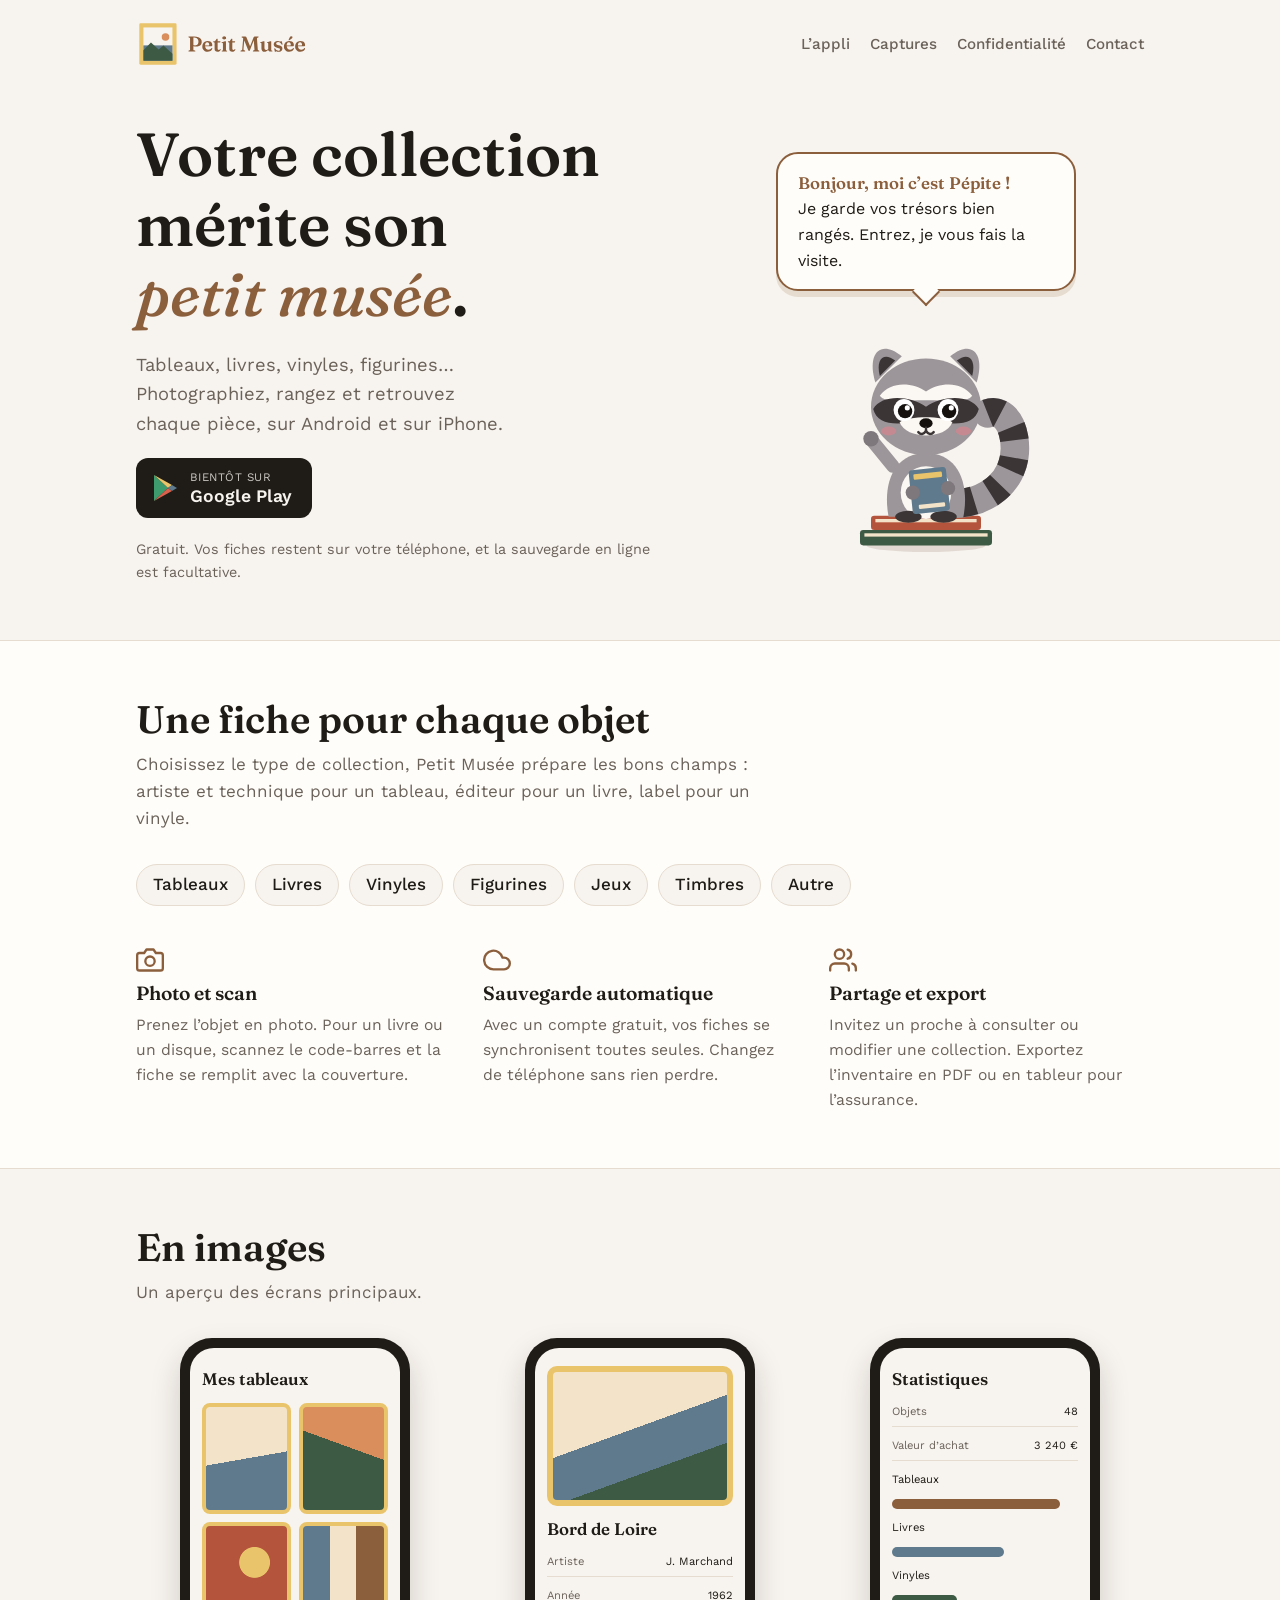
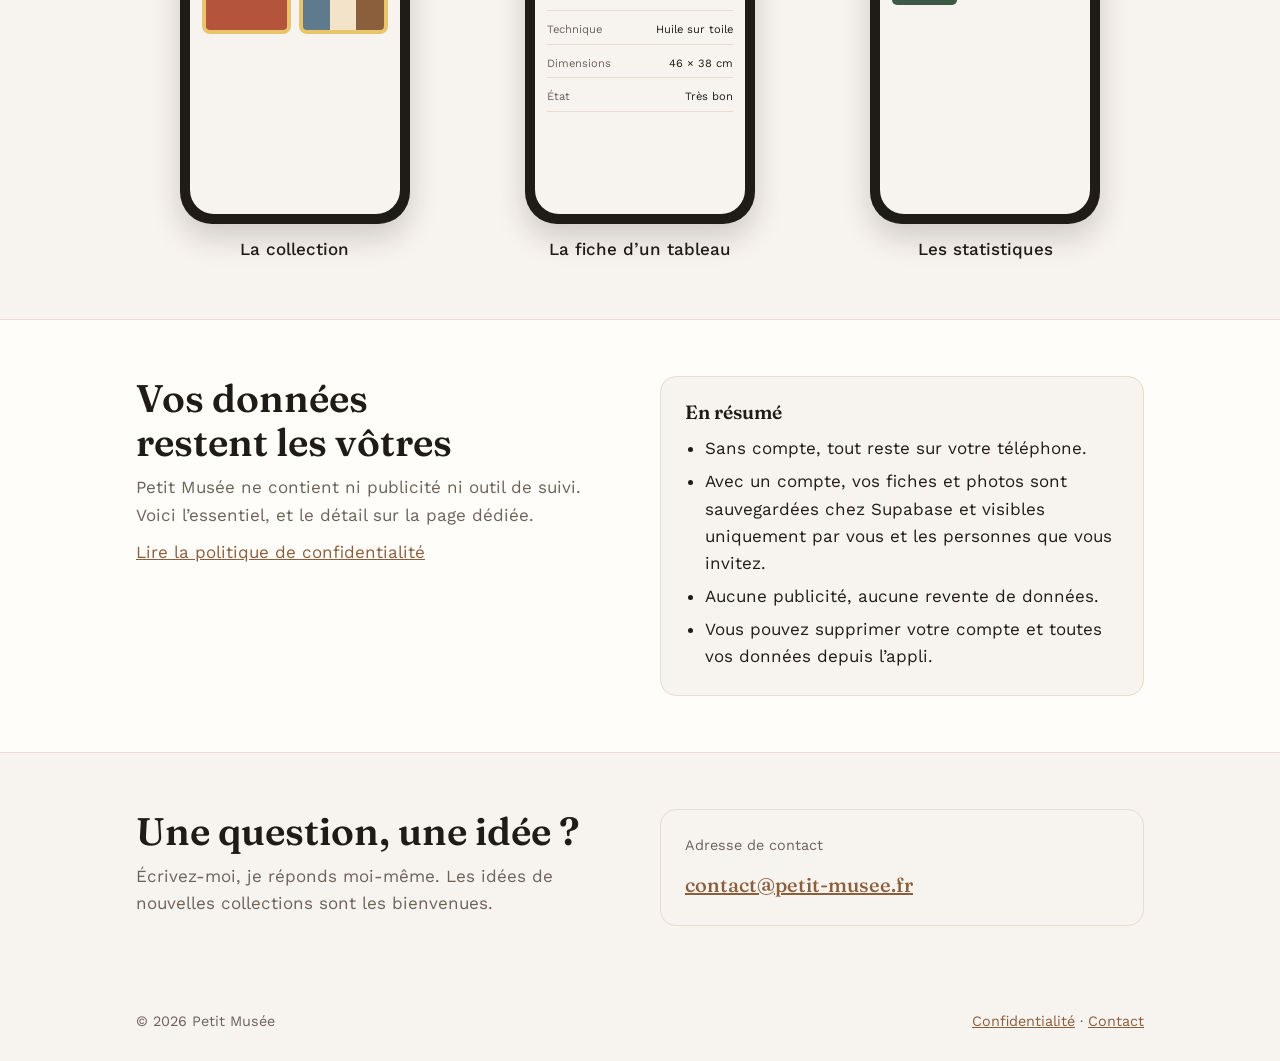
==== index.html @ dd71d361 "Site internet Petit Musée Co-Authored-By: Claude Opus 5.5 (1M context) <noreply@anthropic.com> Claud" ====
<!doctype html>
<html lang="fr">
<head>
<meta charset="utf-8">
<meta name="viewport" content="width=device-width, initial-scale=1, viewport-fit=cover">
<title>Petit Musée · l’appli pour cataloguer vos collections</title>
<meta name="description" content="Petit Musée, l’appli pour cataloguer vos tableaux, livres, vinyles, figurines et toutes vos collections, sur Android et iPhone.">
<link rel="icon" href="favicon.ico" sizes="48x48">
<link rel="icon" type="image/png" sizes="192x192" href="images/favicon-192.png">
<link rel="apple-touch-icon" href="images/apple-touch-icon-180.png">
<meta name="theme-color" content="#8B5E3C">
<meta property="og:type" content="website">
<meta property="og:locale" content="fr_FR">
<meta property="og:url" content="https://petit-musee.fr/">
<meta property="og:title" content="Petit Musée">
<meta property="og:description" content="Votre collection mérite son petit musée. Tableaux, livres, vinyles, figurines… photographiez, rangez et retrouvez chaque pièce.">
<meta property="og:image" content="https://petit-musee.fr/images/partage-site-1200x630.png">
<meta name="twitter:card" content="summary_large_image">
<link rel="stylesheet" href="style.css">
</head>
<body>

<header>
  <div class="wrap">
    <a class="brand" href="./">
      <svg xmlns="http://www.w3.org/2000/svg" class="logo" role="img" aria-label="Petit Musée" viewBox="0 0 837 232">

<rect x="16.00" y="16.00" width="180.10" height="200.00" rx="6.53" fill="#E9C46A"/>
<rect x="35.90" y="35.90" width="140.29" height="160.52" fill="#F7F3EE"/>
<rect x="35.90" y="122.69" width="140.29" height="73.74" fill="#5E7A8C"/>
<polygon points="35.90,146.18 72.44,109.31 109.31,142.92 132.80,122.69 176.20,162.82 176.20,196.42 35.90,196.42" fill="#3D5A45"/>
<circle cx="142.59" cy="82.56" r="18.27" fill="#D98E5B"/>
<path d="M317.67 106.12Q317.67 112.88 314.21 117.82Q310.75 122.76 304.43 125.46Q298.12 128.16 289.54 128.16Q283.82 128.16 279.08 126.97Q274.35 125.77 270.82 123.59L271.54 118.96Q273.42 120.26 275.60 121.12Q277.78 121.98 280.23 122.42Q282.67 122.86 285.32 122.86Q290.11 122.86 293.85 120.88Q297.60 118.91 299.73 115.06Q301.86 111.21 301.86 105.70Q301.86 99.30 299.34 94.62Q296.82 89.94 292.24 87.34Q287.66 84.74 281.48 84.74H277.37V143.71Q277.37 144.86 277.99 145.66Q278.62 146.47 279.97 146.68L284.49 147.30Q285.79 147.56 286.36 148.18Q286.94 148.81 286.94 150.00Q286.94 151.1 286.18 151.75Q285.43 152.4 283.82 152.4H256.67Q255.06 152.4 254.28 151.75Q253.50 151.1 253.50 150.00Q253.50 148.03 255.68 147.35L258.70 146.68Q259.95 146.31 260.60 145.58Q261.25 144.86 261.25 143.71V88.28Q261.25 87.14 260.60 86.41Q259.95 85.68 258.70 85.32L255.68 84.64Q253.50 83.96 253.50 81.99Q253.50 80.84 254.28 80.22Q255.06 79.60 256.67 79.60H281.89Q293.23 79.60 301.24 83.00Q309.24 86.41 313.46 92.41Q317.67 98.42 317.67 106.12ZM368.68 121.66Q368.68 124.42 367.12 125.90Q365.56 127.38 362.54 127.38H330.10V123.43H351.36Q354.02 123.43 354.02 121.04Q354.02 114.18 351.52 110.61Q349.02 107.05 344.81 107.05Q341.59 107.05 339.09 109.03Q336.60 111.00 335.19 114.67Q333.79 118.34 333.79 123.54Q333.79 133.57 338.49 138.62Q343.20 143.66 351.05 143.66Q355.63 143.66 359.09 141.84Q362.54 140.02 364.47 136.64Q365.40 135.60 365.95 135.24Q366.50 134.87 367.07 134.87Q367.90 134.87 368.26 135.63Q368.63 136.38 368.63 137.42Q368.42 141.79 365.51 145.51Q362.60 149.22 357.66 151.46Q352.72 153.70 346.32 153.70Q338.78 153.70 332.96 150.60Q327.13 147.51 323.83 141.92Q320.53 136.33 320.53 128.84Q320.53 120.99 323.67 114.90Q326.82 108.82 332.70 105.39Q338.57 101.96 346.74 101.96Q353.70 101.96 358.62 104.48Q363.53 107.00 366.11 111.45Q368.68 115.89 368.68 121.66ZM377.62 108.25 375.23 107.52Q373.98 107.10 373.46 106.56Q372.94 106.01 372.94 105.28Q372.94 104.24 373.65 103.70Q374.35 103.15 375.54 103.15H378.72Q379.96 103.15 380.80 102.68Q381.63 102.22 382.51 101.02L388.18 93.06Q389.27 91.71 390.26 91.09Q391.25 90.46 392.24 90.46Q393.33 90.46 393.95 91.14Q394.58 91.82 394.58 93.12V137.58Q394.58 141.22 396.01 143.14Q397.44 145.06 399.98 145.06Q401.91 145.06 402.97 144.31Q404.04 143.56 404.66 142.57Q405.29 141.58 405.89 140.82Q406.48 140.07 407.42 140.02Q408.20 140.02 408.64 140.54Q409.08 141.06 409.08 142.26Q409.03 145.22 407.13 147.77Q405.24 150.32 401.86 151.90Q398.48 153.49 394.16 153.49Q387.50 153.49 383.73 150.13Q379.96 146.78 379.96 140.02V111.32Q379.96 109.96 379.42 109.31Q378.87 108.66 377.62 108.25ZM388.80 108.30V103.15H406.02Q407.21 103.15 407.91 103.65Q408.62 104.14 408.62 105.08Q408.62 106.43 407.26 107.36Q405.91 108.30 402.90 108.30ZM434.82 105.49V144.08Q434.82 145.69 435.27 146.44Q435.71 147.20 436.64 147.51L438.62 148.03Q439.61 148.34 440.08 148.89Q440.54 149.43 440.54 150.26Q440.54 151.25 439.87 151.82Q439.19 152.4 437.68 152.4H417.20Q415.74 152.4 415.06 151.82Q414.39 151.25 414.39 150.26Q414.39 149.48 414.86 148.94Q415.32 148.39 416.31 148.03L418.34 147.51Q419.28 147.14 419.72 146.42Q420.16 145.69 420.16 144.08V114.28Q420.16 112.93 419.77 112.36Q419.38 111.78 418.50 111.63L415.74 111.42Q414.80 111.21 414.39 110.74Q413.97 110.28 413.97 109.55Q413.97 108.66 414.47 108.14Q414.96 107.62 416.36 107.10L426.04 103.57Q428.06 102.84 429.29 102.53Q430.51 102.22 431.34 102.22Q433.11 102.22 433.97 103.13Q434.82 104.04 434.82 105.49ZM426.35 94.26Q422.19 94.26 419.67 92.10Q417.14 89.94 417.14 86.46Q417.14 82.98 419.67 80.87Q422.19 78.76 426.35 78.76Q430.56 78.76 433.08 80.87Q435.60 82.98 435.60 86.46Q435.60 89.94 433.08 92.10Q430.56 94.26 426.35 94.26ZM448.55 108.25 446.16 107.52Q444.91 107.10 444.39 106.56Q443.87 106.01 443.87 105.28Q443.87 104.24 444.57 103.70Q445.28 103.15 446.47 103.15H449.64Q450.89 103.15 451.72 102.68Q452.56 102.22 453.44 101.02L459.11 93.06Q460.20 91.71 461.19 91.09Q462.18 90.46 463.16 90.46Q464.26 90.46 464.88 91.14Q465.50 91.82 465.50 93.12V137.58Q465.50 141.22 466.93 143.14Q468.36 145.06 470.91 145.06Q472.84 145.06 473.90 144.31Q474.97 143.56 475.59 142.57Q476.22 141.58 476.81 140.82Q477.41 140.07 478.35 140.02Q479.13 140.02 479.57 140.54Q480.01 141.06 480.01 142.26Q479.96 145.22 478.06 147.77Q476.16 150.32 472.78 151.90Q469.40 153.49 465.09 153.49Q458.43 153.49 454.66 150.13Q450.89 146.78 450.89 140.02V111.32Q450.89 109.96 450.35 109.31Q449.80 108.66 448.55 108.25ZM459.73 108.30V103.15H476.94Q478.14 103.15 478.84 103.65Q479.54 104.14 479.54 105.08Q479.54 106.43 478.19 107.36Q476.84 108.30 473.82 108.30ZM553.80 132.64 548.50 134.35 568.05 84.33Q569.04 81.68 570.41 80.64Q571.79 79.60 574.18 79.60H589.21Q590.82 79.60 591.63 80.22Q592.44 80.84 592.44 81.99Q592.44 82.98 591.89 83.63Q591.34 84.28 590.20 84.64L587.55 85.37Q585.78 85.84 585.16 86.77Q584.53 87.71 584.64 89.79L588.59 142.98Q588.69 144.75 589.34 145.48Q589.99 146.21 591.55 146.68L594.15 147.35Q595.24 147.72 595.74 148.34Q596.23 148.96 596.23 149.90Q596.23 150.94 595.45 151.67Q594.67 152.4 593.06 152.4H568.00Q566.38 152.4 565.58 151.75Q564.77 151.1 564.77 150.00Q564.77 149.07 565.27 148.42Q565.76 147.77 567.01 147.35L569.66 146.68Q571.48 146.16 572.13 145.38Q572.78 144.6 572.68 142.98L568.36 88.33L573.20 88.02L550.99 145.27Q550.06 147.77 549.07 148.52Q548.08 149.28 546.73 149.28Q545.74 149.28 544.91 148.99Q544.08 148.70 543.37 147.82Q542.67 146.94 541.89 145.06L519.38 89.53L524.00 87.86L519.48 141.42Q519.32 143.66 520.44 144.80Q521.56 145.95 523.54 146.78L526.08 147.66Q526.92 148.03 527.38 148.52Q527.85 149.02 527.85 149.90Q527.85 151.04 527.07 151.72Q526.29 152.4 524.68 152.4H508.14Q506.53 152.4 505.75 151.75Q504.97 151.1 504.97 150.00Q504.97 148.91 505.65 148.31Q506.32 147.72 507.42 147.30L509.50 146.57Q511.26 146.00 512.33 144.80Q513.40 143.61 513.55 141.37L517.87 90.72Q518.08 88.28 517.37 87.06Q516.67 85.84 514.90 85.37L512.36 84.69Q511.16 84.33 510.59 83.70Q510.02 83.08 510.02 82.04Q510.02 79.60 513.29 79.60H528.11Q530.35 79.60 531.73 80.51Q533.10 81.42 534.14 84.12ZM639.50 144.91V142.36L639.03 142.15V114.28Q639.03 112.98 638.64 112.38Q638.25 111.78 637.36 111.63L634.61 111.42Q633.67 111.21 633.26 110.74Q632.84 110.28 632.84 109.55Q632.84 108.72 633.33 108.17Q633.83 107.62 635.23 107.16L644.90 103.62Q646.88 102.89 648.10 102.55Q649.32 102.22 650.36 102.22Q651.98 102.22 652.83 103.13Q653.69 104.04 653.69 105.54V144.08Q653.69 145.69 654.13 146.44Q654.58 147.20 655.51 147.51L657.49 148.03Q658.48 148.34 658.94 148.89Q659.41 149.43 659.41 150.26Q659.41 151.25 658.74 151.82Q658.06 152.4 656.55 152.4H646.10Q643.29 152.4 641.39 150.29Q639.50 148.18 639.50 144.91ZM606.27 137.94V114.28Q606.27 112.98 605.85 112.38Q605.44 111.78 604.55 111.63L601.80 111.42Q600.86 111.21 600.44 110.74Q600.03 110.28 600.03 109.55Q600.03 108.72 600.55 108.17Q601.07 107.62 602.42 107.16L612.14 103.62Q614.17 102.84 615.37 102.53Q616.56 102.22 617.45 102.22Q619.16 102.22 620.02 103.13Q620.88 104.04 620.88 105.54V135.81Q620.88 140.38 623.06 142.65Q625.25 144.91 628.99 144.91Q631.28 144.91 633.88 143.79Q636.48 142.67 639.24 140.33L641.32 138.51L643.71 140.96L641.68 142.78Q635.13 148.81 630.24 151.25Q625.35 153.70 621.04 153.70Q614.38 153.70 610.32 149.41Q606.27 145.12 606.27 137.94ZM688.27 148.96Q691.86 148.96 693.81 147.17Q695.76 145.38 695.76 142.67Q695.76 140.96 695.01 139.55Q694.25 138.15 692.09 137.00Q689.94 135.86 685.83 134.87Q677.82 133.26 673.43 130.76Q669.03 128.27 667.34 124.97Q665.65 121.66 665.65 117.71Q665.65 110.48 670.77 106.22Q675.90 101.96 685.57 101.96Q689.05 101.96 691.26 102.53Q693.47 103.10 694.88 103.70Q696.28 104.30 697.37 104.30Q698.52 104.30 699.11 103.70Q699.71 103.10 700.31 102.53Q700.91 101.96 702.00 101.96Q702.78 101.96 703.40 102.45Q704.03 102.94 704.44 104.35L707.88 114.80Q708.50 116.62 708.27 117.76Q708.03 118.91 706.84 119.38Q705.64 119.84 704.78 119.40Q703.92 118.96 703.09 117.76Q700.80 113.66 698.13 111.24Q695.45 108.82 692.51 107.75Q689.57 106.69 686.40 106.69Q681.98 106.69 679.74 108.48Q677.51 110.28 677.51 113.34Q677.51 115.16 678.44 116.62Q679.38 118.08 681.95 119.30Q684.53 120.52 689.31 121.66Q696.12 123.12 700.08 125.43Q704.03 127.75 705.77 131.00Q707.51 134.25 707.51 138.62Q707.51 143.09 705.20 146.49Q702.88 149.90 698.75 151.80Q694.62 153.70 689.21 153.70Q685.78 153.70 683.72 153.02Q681.67 152.34 680.34 151.69Q679.02 151.04 677.77 151.04Q676.62 151.04 675.87 151.69Q675.12 152.34 674.44 153.02Q673.76 153.70 672.78 153.70Q672.00 153.70 671.45 153.12Q670.90 152.55 670.64 151.20L668.62 141.27Q668.25 139.19 668.49 138.17Q668.72 137.16 669.81 136.74Q670.96 136.28 671.84 136.82Q672.72 137.37 673.61 138.82Q676.83 144.28 680.60 146.62Q684.37 148.96 688.27 148.96ZM763.10 121.66Q763.10 124.42 761.54 125.90Q759.98 127.38 756.96 127.38H724.52V123.43H745.78Q748.44 123.43 748.44 121.04Q748.44 114.18 745.94 110.61Q743.44 107.05 739.23 107.05Q736.01 107.05 733.51 109.03Q731.02 111.00 729.61 114.67Q728.21 118.34 728.21 123.54Q728.21 133.57 732.91 138.62Q737.62 143.66 745.47 143.66Q750.05 143.66 753.51 141.84Q756.96 140.02 758.89 136.64Q759.82 135.60 760.37 135.24Q760.92 134.87 761.49 134.87Q762.32 134.87 762.68 135.63Q763.05 136.38 763.05 137.42Q762.84 141.79 759.93 145.51Q757.02 149.22 752.08 151.46Q747.14 153.70 740.74 153.70Q733.20 153.70 727.38 150.60Q721.55 147.51 718.25 141.92Q714.95 136.33 714.95 128.84Q714.95 120.99 718.09 114.90Q721.24 108.82 727.12 105.39Q732.99 101.96 741.16 101.96Q748.12 101.96 753.04 104.48Q757.95 107.00 760.53 111.45Q763.10 115.89 763.10 121.66ZM742.72 84.95Q744.28 81.57 746.20 79.67Q748.12 77.78 751.09 78.14Q753.69 78.45 754.99 80.30Q756.29 82.14 756.03 84.22Q755.72 86.51 754.18 88.18Q752.65 89.84 749.89 91.40L740.69 97.85Q739.91 98.21 739.10 98.21Q738.30 98.21 737.72 97.74Q737.15 97.17 737.28 96.47Q737.41 95.77 737.83 95.09ZM817.28 121.66Q817.28 124.42 815.72 125.90Q814.16 127.38 811.15 127.38H778.70V123.43H799.97Q802.62 123.43 802.62 121.04Q802.62 114.18 800.12 110.61Q797.63 107.05 793.42 107.05Q790.19 107.05 787.70 109.03Q785.20 111.00 783.80 114.67Q782.39 118.34 782.39 123.54Q782.39 133.57 787.10 138.62Q791.80 143.66 799.66 143.66Q804.23 143.66 807.69 141.84Q811.15 140.02 813.07 136.64Q814.01 135.60 814.55 135.24Q815.10 134.87 815.67 134.87Q816.50 134.87 816.87 135.63Q817.23 136.38 817.23 137.42Q817.02 141.79 814.11 145.51Q811.20 149.22 806.26 151.46Q801.32 153.70 794.92 153.70Q787.38 153.70 781.56 150.60Q775.74 147.51 772.43 141.92Q769.13 136.33 769.13 128.84Q769.13 120.99 772.28 114.90Q775.42 108.82 781.30 105.39Q787.18 101.96 795.34 101.96Q802.31 101.96 807.22 104.48Q812.14 107.00 814.71 111.45Q817.28 115.89 817.28 121.66Z" fill="currentColor"/>
</svg>
    </a>
    <nav aria-label="Sections">
      <a href="#appli">L’appli</a>
      <a href="#captures">Captures</a>
      <a href="confidentialite.html">Confidentialité</a>
      <a href="#contact">Contact</a>
    </nav>
  </div>
</header>

<div class="hero">
  <div class="wrap">
    <div class="hero-text">
      <h1>Votre collection mérite son <em>petit musée</em>.</h1>
      <p class="lead">Tableaux, livres, vinyles, figurines… Photographiez, rangez et retrouvez chaque pièce, sur Android et sur iPhone.</p>
      <span class="store" aria-label="Bientôt sur Google Play">
        <svg width="26" height="28" viewBox="0 0 26 28" aria-hidden="true"><path d="M2 1 L16 14 L2 27 Z" fill="#3D9B6E"/><path d="M2 1 L20 11 L16 14 Z" fill="#E9C46A"/><path d="M2 27 L20 17 L16 14 Z" fill="#D9604C"/><path d="M20 11 L25 14 L20 17 L16 14 Z" fill="#5E7A8C"/></svg>
        <span><small>BIENTÔT SUR</small><strong>Google Play</strong></span>
      </span>
      <p class="small">Gratuit. Vos fiches restent sur votre téléphone, et la sauvegarde en ligne est facultative.</p>
    </div>
    <div class="stage">
      <div class="bubble"><b>Bonjour, moi c’est Pépite !</b>Je garde vos trésors bien rangés. Entrez, je vous fais la visite.</div>
      <svg class="pepite" role="img" aria-label="Pépite, le raton laveur, tient un livre bleu" viewBox="0 0 200 230">
        <ellipse cx="100" cy="224" rx="54" ry="6" fill="#5A3E26" opacity="0.14"/>
        <rect x="40" y="210" width="120" height="14" rx="3" fill="#3D5A45"/>
        <rect x="44" y="213" width="112" height="3" fill="#F3E3C8"/>
        <rect x="50" y="197" width="100" height="13" rx="3" fill="#B5543C"/>
        <rect x="54" y="200" width="92" height="3" fill="#F3E3C8"/>
        <g class="pm-bob">
          <path d="M112 186 C158 190 186 162 180 126 C177 108 166 100 156 104" stroke="#9C969A" stroke-width="26" stroke-linecap="round" fill="none"/>
          <path d="M112 186 C158 190 186 162 180 126 C177 108 166 100 156 104" stroke="#3B3536" stroke-width="26" stroke-dasharray="12 16" stroke-dashoffset="-20" fill="none"/>
          <path d="M66 198 C60 166 72 140 100 140 C128 140 140 166 134 198 Z" fill="#9C969A"/>
          <ellipse cx="100" cy="176" rx="23" ry="24" fill="#FBF7F2"/>
          <ellipse cx="84" cy="198" rx="12" ry="5.5" fill="#3B3536"/>
          <ellipse cx="116" cy="198" rx="12" ry="5.5" fill="#3B3536"/>
          <rect x="86" y="154" width="34" height="40" rx="3" fill="#5E7A8C" transform="rotate(-6 103 174)"/>
          <rect x="90" y="158" width="26" height="5" rx="1" fill="#E9C46A" transform="rotate(-6 103 174)"/>
          <rect x="92" y="186" width="24" height="4" rx="1" fill="#F3E3C8" transform="rotate(-6 103 174)"/>
          <circle cx="88" cy="176" r="6.5" fill="#7E777C"/>
          <circle cx="120" cy="172" r="6.5" fill="#7E777C"/>
          <path d="M70 152 L52 130" stroke="#9C969A" stroke-width="12" stroke-linecap="round" fill="none"/>
          <circle cx="50" cy="127" r="7" fill="#7E777C"/>
          <path d="M54 76 C46 50 58 36 78 52 Z" fill="#9C969A"/>
          <path d="M58 70 C54 54 62 48 72 56 Z" fill="#3B3536"/>
          <path d="M146 76 C154 50 142 36 122 52 Z" fill="#9C969A"/>
          <path d="M142 70 C146 54 138 48 128 56 Z" fill="#3B3536"/>
          <ellipse cx="100" cy="98" rx="50" ry="44" fill="#9C969A"/>
          <path d="M58 88 C68 74 88 76 100 84 C112 76 132 74 142 88 C138 94 124 92 100 92 C76 92 62 94 58 88 Z" fill="#FBF7F2"/>
          <path d="M52 100 C60 86 86 88 100 98 C114 88 140 86 148 100 C144 116 122 116 100 108 C78 116 56 116 52 100 Z" fill="#3B3536"/>
          <path d="M76 112 C82 128 118 128 124 112 C116 106 84 106 76 112 Z" fill="#FBF7F2"/>
          <ellipse cx="80" cy="101" rx="9.5" ry="10" fill="#FFFFFF"/>
          <ellipse cx="120" cy="101" rx="9.5" ry="10" fill="#FFFFFF"/>
          <g class="pm-blink">
            <circle cx="81" cy="102" r="6.5" fill="#14110F"/>
            <circle cx="121" cy="102" r="6.5" fill="#14110F"/>
            <circle cx="83" cy="99" r="2.3" fill="#FFFFFF"/>
            <circle cx="123" cy="99" r="2.3" fill="#FFFFFF"/>
          </g>
          <ellipse cx="66" cy="120" rx="7" ry="4" fill="#E8828A" opacity="0.55"/>
          <ellipse cx="134" cy="120" rx="7" ry="4" fill="#E8828A" opacity="0.55"/>
          <ellipse cx="100" cy="113" rx="6" ry="4.5" fill="#14110F"/>
          <path d="M100 117 v3" stroke="#3B3536" stroke-width="2.2" stroke-linecap="round"/>
          <path d="M93 121 Q96.5 125 100 120 Q103.5 125 107 121" stroke="#3B3536" stroke-width="2.2" fill="none" stroke-linecap="round"/>
        </g>
      </svg>
    </div>
  </div>
</div>

<section class="band" id="appli">
  <div class="wrap">
    <div class="sec-head">
      <h2>Une fiche pour chaque objet</h2>
      <p>Choisissez le type de collection, Petit Musée prépare les bons champs : artiste et technique pour un tableau, éditeur pour un livre, label pour un vinyle.</p>
    </div>
    <div class="types" aria-label="Types de collection">
      <span>Tableaux</span><span>Livres</span><span>Vinyles</span><span>Figurines</span><span>Jeux</span><span>Timbres</span><span>Autre</span>
    </div>
    <div class="features">
      <div class="feature">
        <svg width="28" height="28" viewBox="0 0 24 24" fill="none" stroke="currentColor" stroke-width="2" stroke-linecap="round" stroke-linejoin="round" aria-hidden="true"><path d="M23 19a2 2 0 0 1-2 2H3a2 2 0 0 1-2-2V8a2 2 0 0 1 2-2h4l2-3h6l2 3h4a2 2 0 0 1 2 2z"/><circle cx="12" cy="13" r="4"/></svg>
        <h3>Photo et scan</h3>
        <p>Prenez l’objet en photo. Pour un livre ou un disque, scannez le code-barres et la fiche se remplit avec la couverture.</p>
      </div>
      <div class="feature">
        <svg width="28" height="28" viewBox="0 0 24 24" fill="none" stroke="currentColor" stroke-width="2" stroke-linecap="round" stroke-linejoin="round" aria-hidden="true"><path d="M18 10h-1.26A8 8 0 1 0 9 20h9a5 5 0 0 0 0-10z"/></svg>
        <h3>Sauvegarde automatique</h3>
        <p>Avec un compte gratuit, vos fiches se synchronisent toutes seules. Changez de téléphone sans rien perdre.</p>
      </div>
      <div class="feature">
        <svg width="28" height="28" viewBox="0 0 24 24" fill="none" stroke="currentColor" stroke-width="2" stroke-linecap="round" stroke-linejoin="round" aria-hidden="true"><path d="M17 21v-2a4 4 0 0 0-4-4H5a4 4 0 0 0-4 4v2"/><circle cx="9" cy="7" r="4"/><path d="M23 21v-2a4 4 0 0 0-3-3.87"/><path d="M16 3.13a4 4 0 0 1 0 7.75"/></svg>
        <h3>Partage et export</h3>
        <p>Invitez un proche à consulter ou modifier une collection. Exportez l’inventaire en PDF ou en tableur pour l’assurance.</p>
      </div>
    </div>
  </div>
</section>

<section id="captures">
  <div class="wrap">
    <div class="sec-head">
      <h2>En images</h2>
      <p>Un aperçu des écrans principaux.</p>
    </div>
    <div class="shots">
      <div class="shot">
        <div class="phone" aria-hidden="true"><div class="screen">
          <div class="t">Mes tableaux</div>
          <div class="grid2">
            <div class="tile" style="background:linear-gradient(170deg,#F3E3C8 0 50%,#5E7A8C 50%)"></div>
            <div class="tile" style="background:linear-gradient(200deg,#D98E5B 0 40%,#3D5A45 40%)"></div>
            <div class="tile" style="background:radial-gradient(circle at 60% 35%,#E9C46A 0 18%,#B5543C 19%)"></div>
            <div class="tile" style="background:linear-gradient(90deg,#5E7A8C 0 33%,#F3E3C8 33% 66%,#8B5E3C 66%)"></div>
          </div>
        </div></div>
        <p class="shot-cap">La collection</p>
      </div>
      <div class="shot">
        <div class="phone" aria-hidden="true"><div class="screen">
          <div class="big"></div>
          <div class="t">Bord de Loire</div>
          <div class="row"><span>Artiste</span><span>J. Marchand</span></div>
          <div class="row"><span>Année</span><span>1962</span></div>
          <div class="row"><span>Technique</span><span>Huile sur toile</span></div>
          <div class="row"><span>Dimensions</span><span>46 × 38 cm</span></div>
          <div class="row"><span>État</span><span>Très bon</span></div>
        </div></div>
        <p class="shot-cap">La fiche d’un tableau</p>
      </div>
      <div class="shot">
        <div class="phone" aria-hidden="true"><div class="screen">
          <div class="t">Statistiques</div>
          <div class="row"><span>Objets</span><span>48</span></div>
          <div class="row"><span>Valeur d’achat</span><span>3 240 €</span></div>
          <div>Tableaux</div><div class="bar" style="width:90%"></div>
          <div>Livres</div><div class="bar" style="width:60%;background:#5E7A8C"></div>
          <div>Vinyles</div><div class="bar" style="width:35%;background:#3D5A45"></div>
        </div></div>
        <p class="shot-cap">Les statistiques</p>
      </div>
    </div>
  </div>
</section>

<section class="band" id="confidentialite">
  <div class="wrap two">
    <div class="sec-head" style="margin:0">
      <h2>Vos données restent les vôtres</h2>
      <p>Petit Musée ne contient ni publicité ni outil de suivi. Voici l’essentiel, et le détail sur la page dédiée.</p>
      <p><a href="confidentialite.html">Lire la politique de confidentialité</a></p>
    </div>
    <div class="card">
      <h3>En résumé</h3>
      <ul>
        <li>Sans compte, tout reste sur votre téléphone.</li>
        <li>Avec un compte, vos fiches et photos sont sauvegardées chez Supabase et visibles uniquement par vous et les personnes que vous invitez.</li>
        <li>Aucune publicité, aucune revente de données.</li>
        <li>Vous pouvez supprimer votre compte et toutes vos données depuis l’appli.</li>
      </ul>
    </div>
  </div>
</section>

<section id="contact">
  <div class="wrap two">
    <div class="sec-head" style="margin:0">
      <h2>Une question, une idée ?</h2>
      <p>Écrivez-moi, je réponds moi-même. Les idées de nouvelles collections sont les bienvenues.</p>
    </div>
    <div class="card">
      <span class="small">Adresse de contact</span>
      <a class="mail" href="mailto:contact@petit-musee.fr">contact@petit-musee.fr</a>
    </div>
  </div>
</section>

<footer>
  <div class="wrap">
    <span>© 2026 Petit Musée</span>
    <span><a href="confidentialite.html">Confidentialité</a> · <a href="#contact">Contact</a></span>
  </div>
</footer>
</body>
</html>
---- style.css ----
@font-face{font-family:'Fraunces';src:url(fonts/fraunces-500.woff2) format('woff2');font-weight:500;font-style:normal;font-display:swap}
@font-face{font-family:'Fraunces';src:url(fonts/fraunces-600.woff2) format('woff2');font-weight:600;font-style:normal;font-display:swap}
@font-face{font-family:'Fraunces';src:url(fonts/fraunces-500-italic.woff2) format('woff2');font-weight:500;font-style:italic;font-display:swap}
@font-face{font-family:'Work Sans';src:url(fonts/worksans-400.woff2) format('woff2');font-weight:400;font-style:normal;font-display:swap}
@font-face{font-family:'Work Sans';src:url(fonts/worksans-500.woff2) format('woff2');font-weight:500;font-style:normal;font-display:swap}
@font-face{font-family:'Work Sans';src:url(fonts/worksans-600.woff2) format('woff2');font-weight:600;font-style:normal;font-display:swap}
/* Mise en page : une seule colonne qui défile, Pépite parle en bulles d'une section à l'autre */
:root{
  --bg:#F7F3EE; --paper:#FFFDF9; --ink:#1F1B16; --muted:#6B625A; --line:#E6DCCF;
  --brown:#8B5E3C; --gold:#E9C46A; --green:#3D5A45; --blue:#5E7A8C; --on-brown:#F7F3EE;
  --display:'Fraunces', Georgia, 'Times New Roman', serif;
  --body:'Work Sans', system-ui, -apple-system, 'Segoe UI', sans-serif;
}
@media (prefers-color-scheme: dark){ :root:not([data-theme="light"]){
  --bg:#1C1713; --paper:#26201A; --ink:#F3EBE0; --muted:#B5A897; --line:#3A3129;
  --brown:#C08A5E; --gold:#E9C46A; --green:#8FB096; --blue:#93AFC0; --on-brown:#1C1713; color-scheme:dark } }
:root[data-theme="dark"]{
  --bg:#1C1713; --paper:#26201A; --ink:#F3EBE0; --muted:#B5A897; --line:#3A3129;
  --brown:#C08A5E; --gold:#E9C46A; --green:#8FB096; --blue:#93AFC0; --on-brown:#1C1713; color-scheme:dark }
*,*::before,*::after{box-sizing:border-box}
html{scroll-behavior:smooth}
body{margin:0;background:var(--bg);color:var(--ink);font-family:var(--body);font-size:17px;line-height:1.6}
.wrap{max-width:1040px;margin:0 auto;padding-left:max(16px,env(safe-area-inset-left,0px));padding-right:max(16px,env(safe-area-inset-right,0px))}
h1,h2,h3{font-family:var(--display);font-weight:600;line-height:1.15;text-wrap:balance;margin:0}
h1{font-size:clamp(2.4rem,6vw,3.8rem)}
h2{font-size:clamp(1.7rem,4vw,2.4rem)}
h3{font-size:1.2rem}
p{margin:0}
a{color:var(--brown)}
a:focus-visible,button:focus-visible{outline:3px solid var(--gold);outline-offset:3px}
.note{display:inline-block;font-size:.78rem;letter-spacing:.06em;text-transform:uppercase;color:var(--muted);border:1px dashed var(--muted);border-radius:6px;padding:2px 8px}

/* En-tête */
header .wrap{display:flex;align-items:center;justify-content:space-between;gap:16px;padding-block:20px;flex-wrap:wrap}
.brand{display:flex;align-items:center;text-decoration:none;color:var(--brown)}
.logo{height:48px;width:auto;display:block}
nav{display:flex;gap:20px;flex-wrap:wrap}
nav a{color:var(--muted);text-decoration:none;font-weight:500;font-size:.95rem}
nav a:hover{color:var(--brown)}

/* Héros */
.hero .wrap{display:grid;grid-template-columns:1.1fr .9fr;gap:40px;align-items:center;padding-block:32px 56px}
.hero-text{display:flex;flex-direction:column;gap:20px;min-width:0}
.hero-text h1 em{font-style:italic;font-weight:500;color:var(--brown)}
.lead{font-size:1.15rem;color:var(--muted);max-width:34ch}
.store{display:inline-flex;align-items:center;gap:12px;background:var(--ink);color:var(--bg);text-decoration:none;border-radius:12px;padding:10px 20px 10px 16px;width:max-content}
.store small{display:block;font-size:.72rem;letter-spacing:.04em;opacity:.8}
.store strong{display:block;font-size:1.1rem;font-weight:600;line-height:1.2}
.small{font-size:.9rem;color:var(--muted)}
.stage{position:relative;display:flex;flex-direction:column;align-items:center;gap:8px;min-width:0}
.bubble{position:relative;background:var(--paper);border:2px solid var(--brown);border-radius:22px;padding:16px 20px;max-width:300px;font-size:1rem;box-shadow:0 6px 0 var(--line)}
.bubble b{font-family:var(--display);color:var(--brown);display:block;font-size:1.05rem}
.bubble::after{content:"";position:absolute;left:50%;bottom:-13px;width:20px;height:20px;background:var(--paper);border-right:2px solid var(--brown);border-bottom:2px solid var(--brown);transform:translateX(-50%) rotate(45deg)}
.pepite{width:220px;max-width:100%;height:auto}
.pm-bob{animation:bob 3.2s ease-in-out infinite;transform-origin:100px 200px}
.pm-blink{animation:blink 5s infinite;transform-origin:100px 102px}
@keyframes bob{50%{transform:translateY(-3px)}}
@keyframes blink{0%,94%,100%{transform:scaleY(1)}97%{transform:scaleY(.1)}}
@media (prefers-reduced-motion:reduce){.pm-bob,.pm-blink{animation:none}}

/* Sections */
section{padding-block:56px}
.band{background:var(--paper);border-block:1px solid var(--line)}
.sec-head{display:flex;flex-direction:column;gap:10px;margin-bottom:32px;max-width:60ch}
.sec-head p{color:var(--muted)}

/* Ce qu'on peut cataloguer */
.types{display:flex;flex-wrap:wrap;gap:10px}
.types span{border:1px solid var(--line);background:var(--bg);border-radius:999px;padding:6px 16px;font-weight:500}
.features{display:grid;grid-template-columns:repeat(3,minmax(0,1fr));gap:32px;margin-top:40px}
.feature{display:flex;flex-direction:column;gap:8px;min-width:0}
.feature svg{color:var(--brown)}
.feature p{color:var(--muted);font-size:.98rem}

/* Captures */
.shots{display:grid;grid-template-columns:repeat(3,minmax(0,1fr));gap:28px;justify-items:center}
.phone{width:100%;max-width:230px;aspect-ratio:9/19;background:var(--ink);border-radius:32px;padding:10px;box-shadow:0 14px 30px rgba(31,27,22,.18)}
.screen{height:100%;background:#F7F3EE;border-radius:24px;overflow:hidden;display:flex;flex-direction:column;gap:10px;padding:18px 12px;color:#1F1B16;font-size:.7rem}
.screen .t{font-family:var(--display);font-weight:600;font-size:1.05rem}
.grid2{display:grid;grid-template-columns:1fr 1fr;gap:8px}
.tile{aspect-ratio:4/5;border-radius:8px;border:4px solid #E9C46A}
.row{display:flex;justify-content:space-between;border-bottom:1px solid #E6DCCF;padding-bottom:5px}
.row span:first-child{color:#6B625A}
.big{border-radius:10px;aspect-ratio:4/3;border:6px solid #E9C46A;background:linear-gradient(160deg,#F3E3C8 0 45%,#5E7A8C 45% 70%,#3D5A45 70%)}
.bar{height:10px;border-radius:5px;background:#8B5E3C}
.shot-cap{text-align:center;font-weight:500;margin-top:12px}
.shot{display:flex;flex-direction:column;align-items:center;width:100%}

/* Confidentialité, contact */
.two{display:grid;grid-template-columns:1fr 1fr;gap:40px}
.card{background:var(--bg);border:1px solid var(--line);border-radius:16px;padding:24px;display:flex;flex-direction:column;gap:12px;min-width:0}
.card ul{margin:0;padding-left:20px;display:flex;flex-direction:column;gap:6px}
.mail{font-family:var(--display);font-size:1.25rem;color:var(--brown);user-select:all;overflow-wrap:anywhere}
footer .wrap{display:flex;justify-content:space-between;gap:16px;flex-wrap:wrap;padding-block:28px;color:var(--muted);font-size:.9rem}

@media (max-width:760px){
  .hero .wrap,.two{grid-template-columns:1fr}
  .stage{order:-1}
  .features{grid-template-columns:1fr;gap:24px}
  .shots{grid-template-columns:1fr}
  nav{display:none}
}
img{max-width:100%}


/* Page de confidentialité */
.legal{padding-block:24px 64px}
.legal article{max-width:68ch;display:flex;flex-direction:column;gap:16px}
.legal h1{font-size:clamp(2rem,5vw,2.8rem)}
.legal h2{font-size:1.35rem;margin-top:20px}
.legal ul{margin:0;padding-left:22px;display:flex;flex-direction:column;gap:6px}
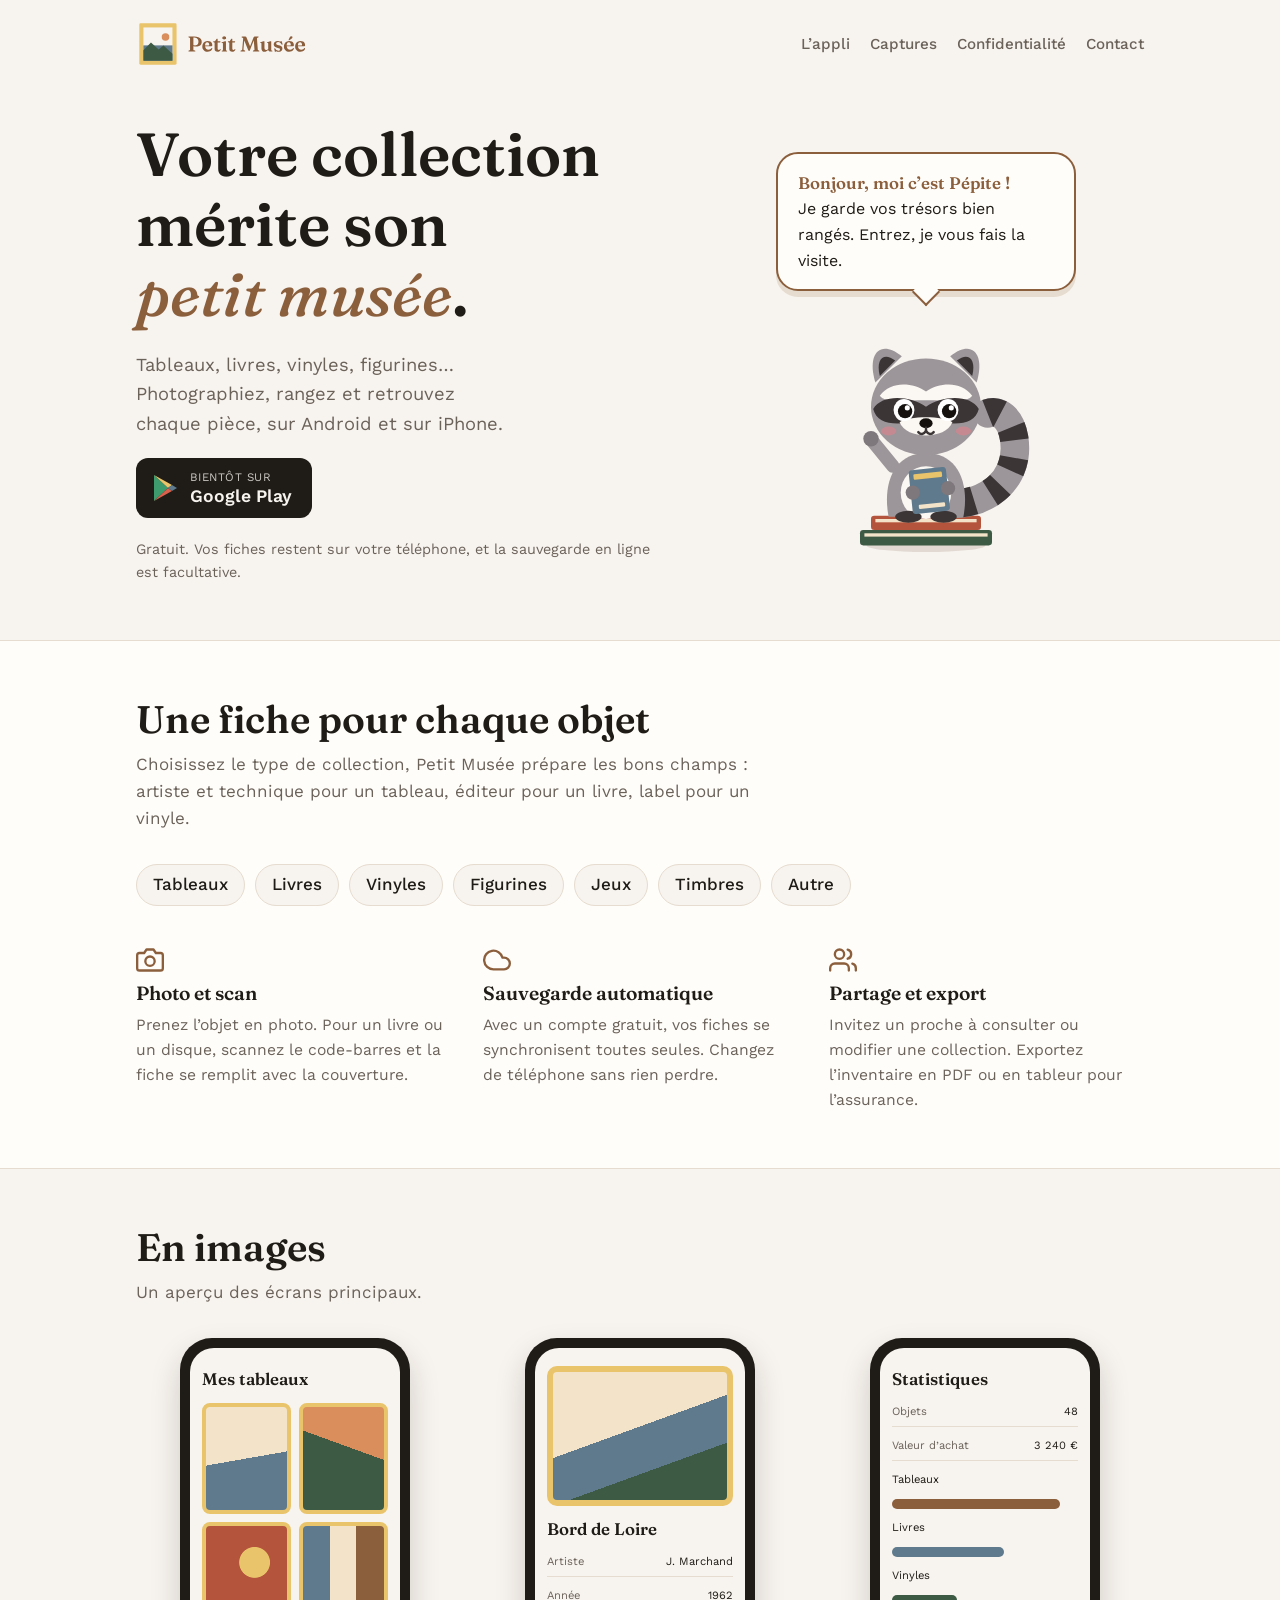
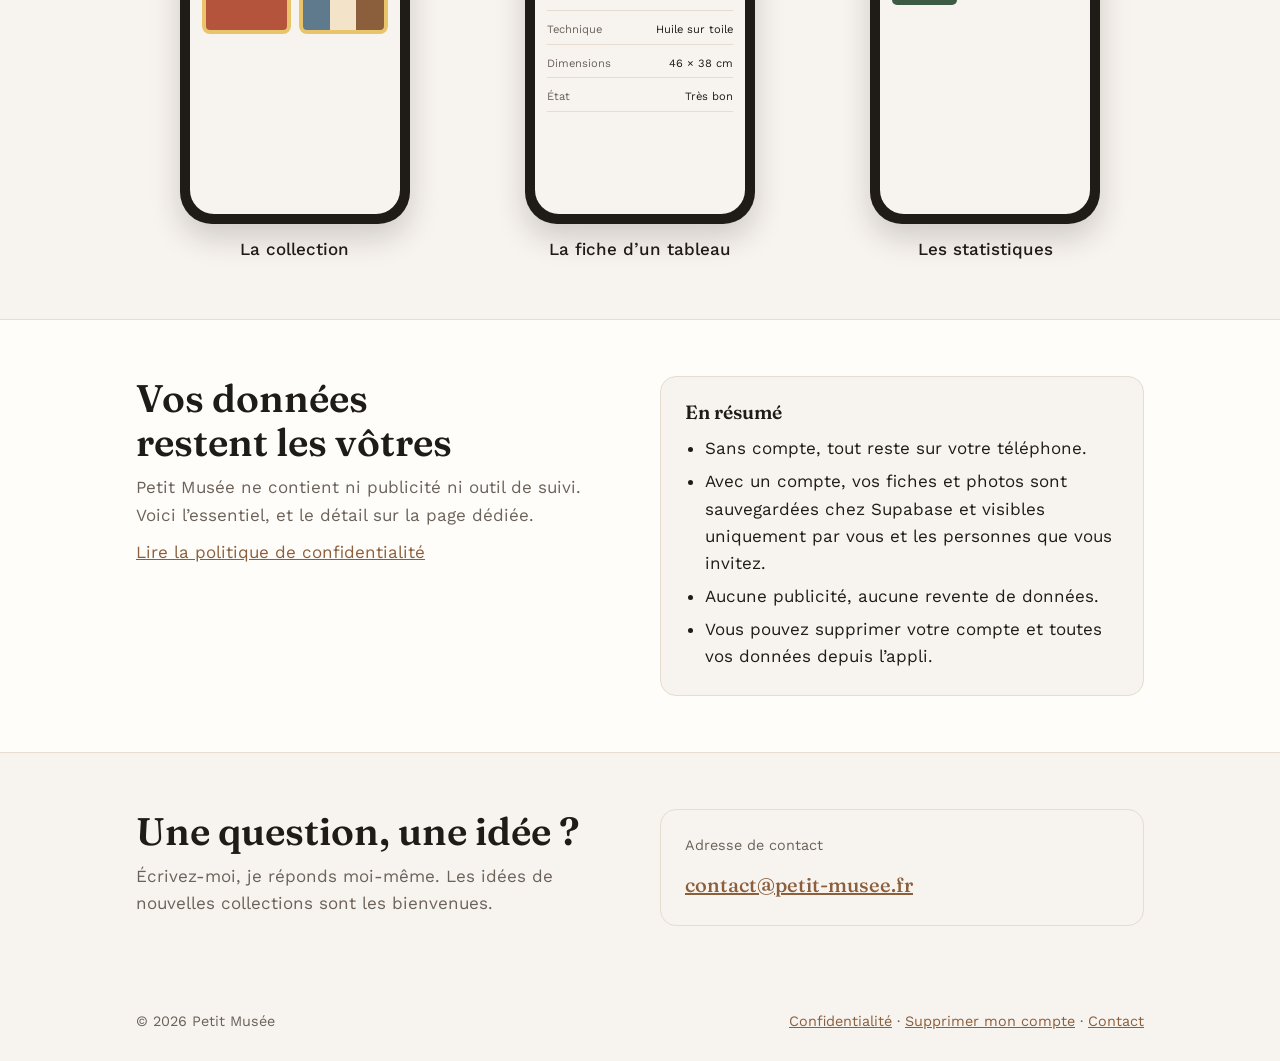
==== commit 964672b4: "Page « Supprimer mon compte » (exigée par Google Play) Co-Authored-By: Claude Opus 5.5 <noreply@anth" ====
--- a/index.html
+++ b/index.html
@@ -212,7 +212,7 @@
 <footer>
   <div class="wrap">
     <span>© 2026 Petit Musée</span>
-    <span><a href="confidentialite.html">Confidentialité</a> · <a href="#contact">Contact</a></span>
+    <span><a href="confidentialite.html">Confidentialité</a> · <a href="suppression-compte.html">Supprimer mon compte</a> · <a href="#contact">Contact</a></span>
   </div>
 </footer>
 </body>
